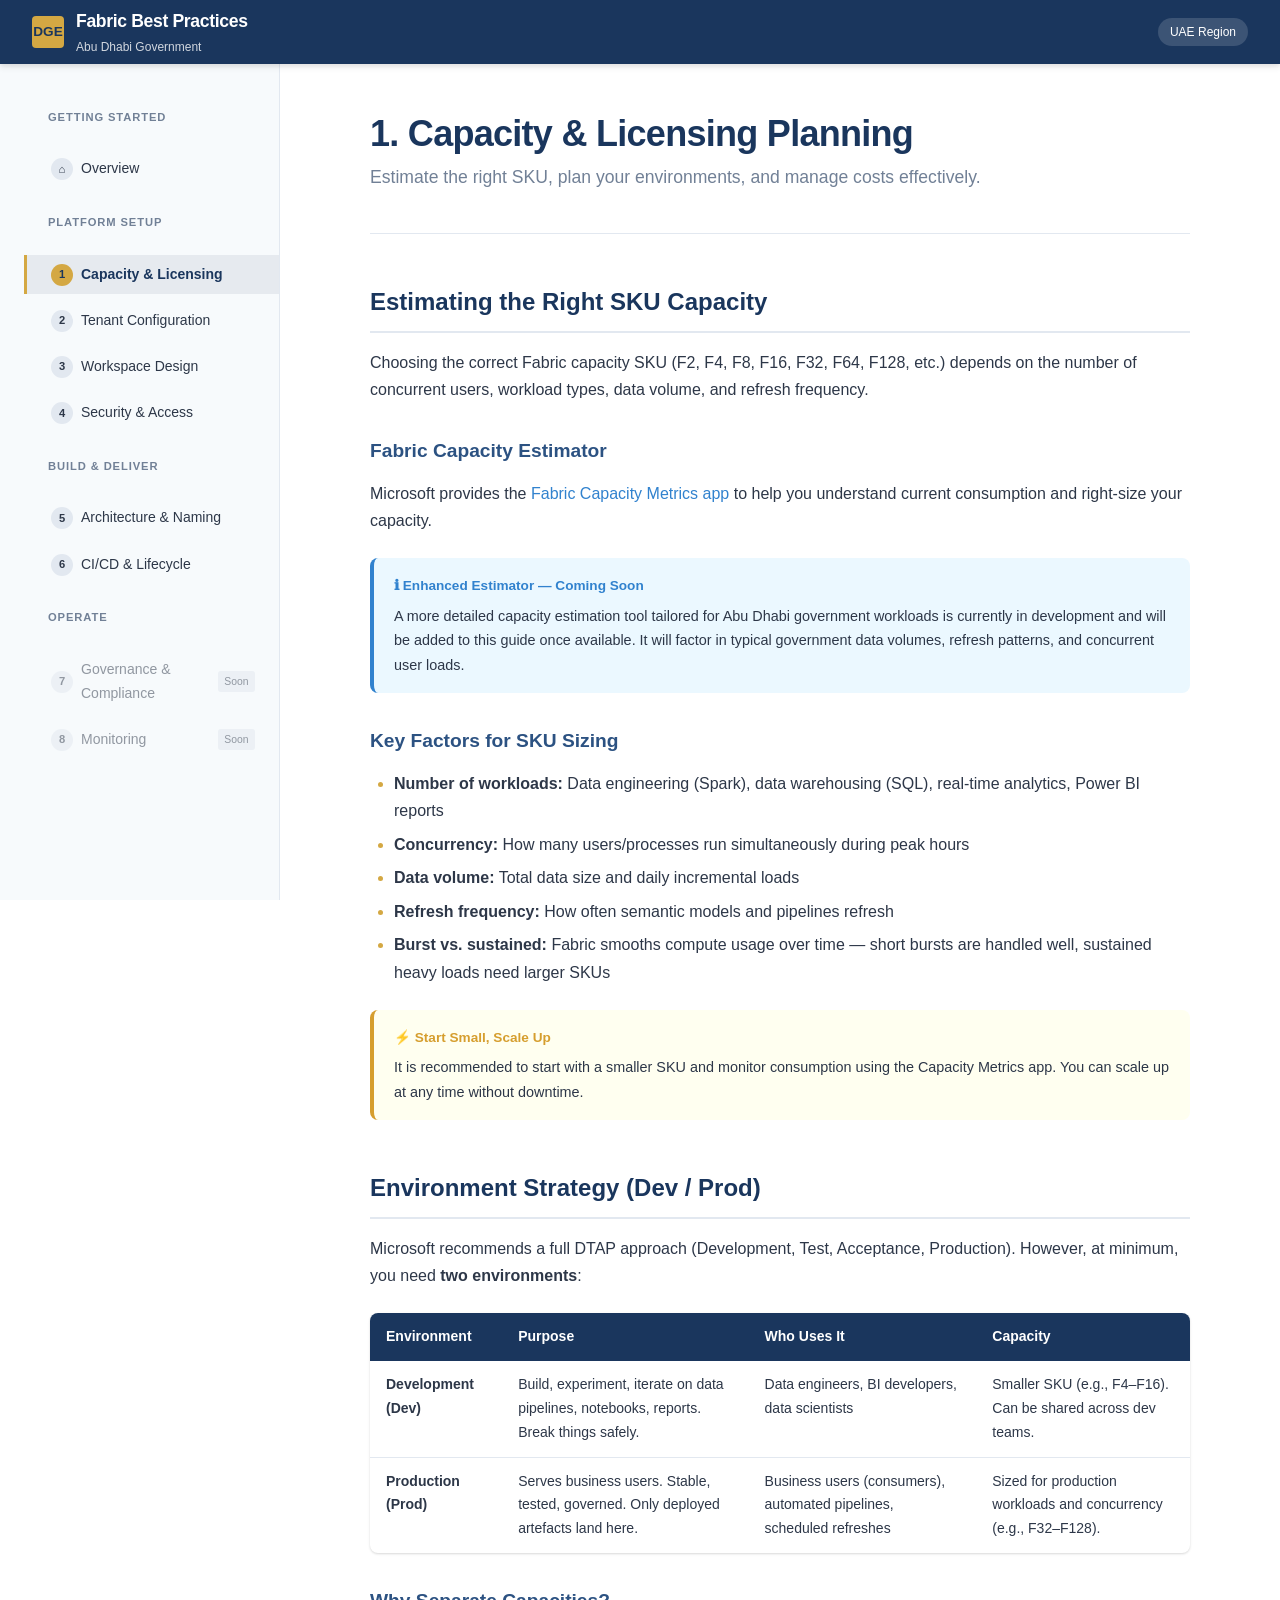
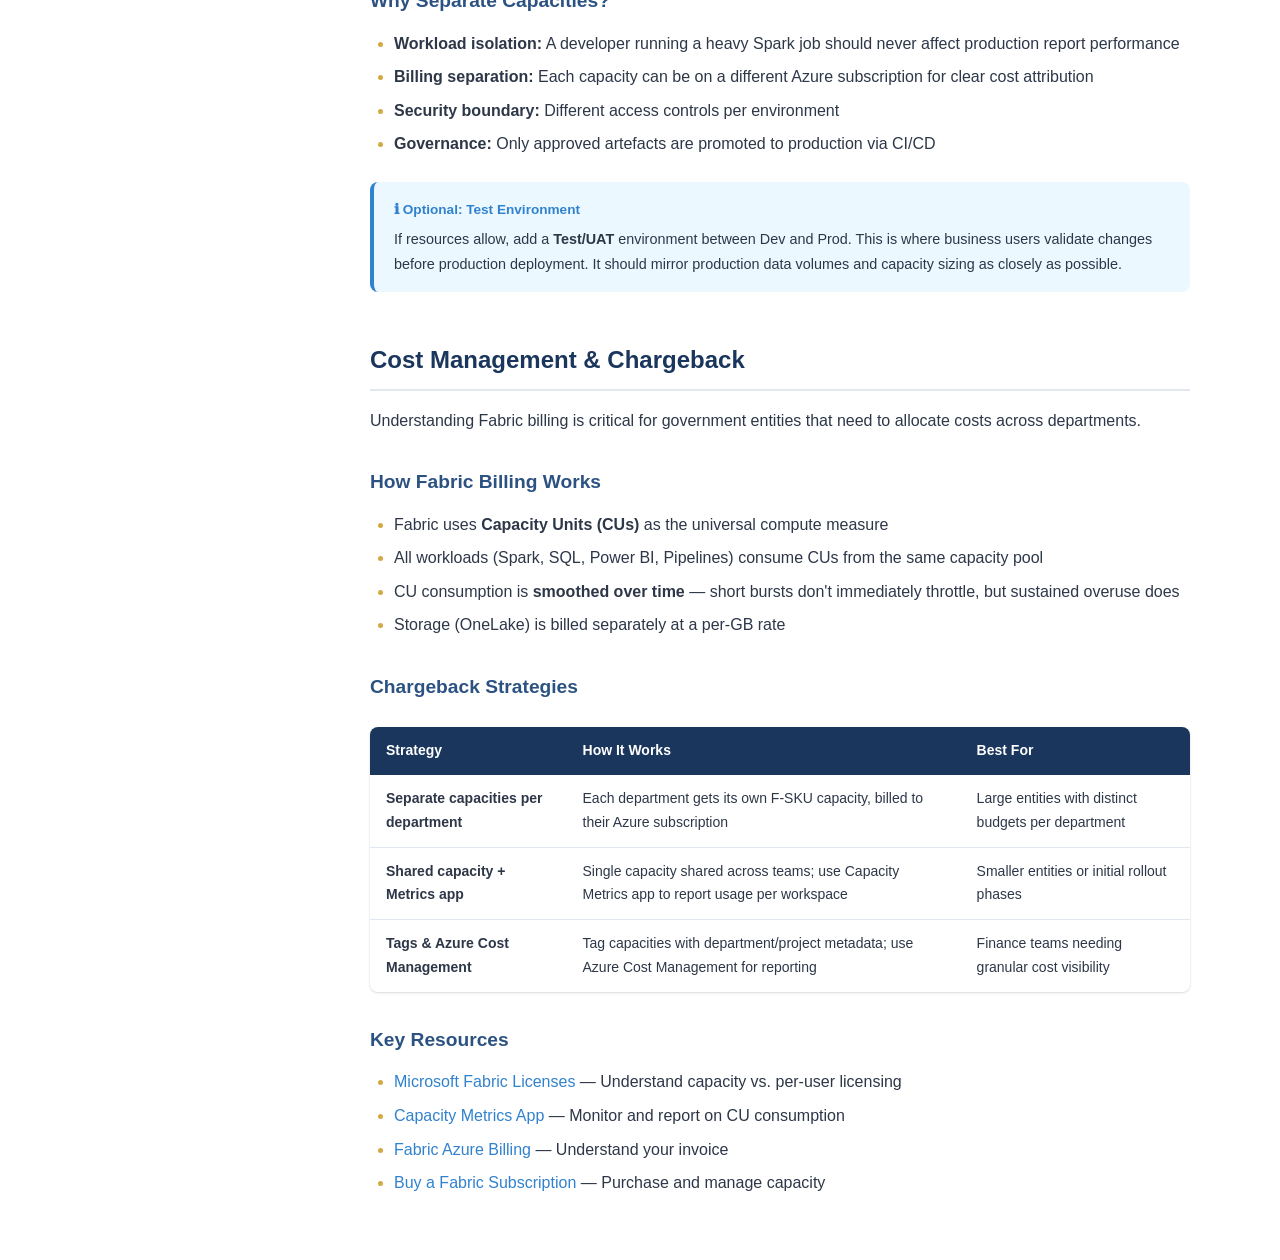
==== pages/capacity-planning.html @ be798774 "Initial commit: Fabric best practices static site" ====
<!DOCTYPE html>
<html lang="en">
<head>
    <meta charset="UTF-8">
    <meta name="viewport" content="width=device-width, initial-scale=1.0">
    <title>Capacity & Licensing — Fabric Best Practices</title>
    <link rel="stylesheet" href="../css/style.css">
</head>
<body>
    <!-- Header -->
    <header class="site-header">
        <button class="mobile-menu-btn" onclick="toggleSidebar()" aria-label="Toggle menu">☰</button>
        <a href="../index.html" class="logo">
            <div class="logo-icon">DGE</div>
            <div>
                <div class="logo-text">Fabric Best Practices</div>
                <div class="logo-subtitle">Abu Dhabi Government</div>
            </div>
        </a>
        <div class="header-right">
            <span class="header-badge">UAE Region</span>
        </div>
    </header>

    <!-- Sidebar -->
    <nav class="sidebar" id="sidebar">
        <ul class="sidebar-nav">
            <li class="sidebar-section">
                <div class="sidebar-section-title">Getting Started</div>
            </li>
            <li><a href="../index.html" class="sidebar-link">
                <span class="link-number">⌂</span> Overview
            </a></li>
            <li class="sidebar-section">
                <div class="sidebar-section-title">Platform Setup</div>
            </li>
            <li><a href="capacity-planning.html" class="sidebar-link active">
                <span class="link-number">1</span> Capacity & Licensing
            </a></li>
            <li><a href="tenant-configuration.html" class="sidebar-link">
                <span class="link-number">2</span> Tenant Configuration
            </a></li>
            <li><a href="workspace-design.html" class="sidebar-link">
                <span class="link-number">3</span> Workspace Design
            </a></li>
            <li><a href="security-access.html" class="sidebar-link">
                <span class="link-number">4</span> Security & Access
            </a></li>
            <li class="sidebar-section">
                <div class="sidebar-section-title">Build & Deliver</div>
            </li>
            <li><a href="data-architecture.html" class="sidebar-link">
                <span class="link-number">5</span> Architecture & Naming
            </a></li>
            <li><a href="cicd.html" class="sidebar-link">
                <span class="link-number">6</span> CI/CD & Lifecycle
            </a></li>
            <li class="sidebar-section">
                <div class="sidebar-section-title">Operate</div>
            </li>
            <li><a href="#" class="sidebar-link coming-soon">
                <span class="link-number">7</span> Governance & Compliance
            </a></li>
            <li><a href="#" class="sidebar-link coming-soon">
                <span class="link-number">8</span> Monitoring
            </a></li>
        </ul>
    </nav>

    <!-- Main Content -->
    <main class="main-content">
        <div class="page-content">
            <div class="page-header">
                <h1>1. Capacity & Licensing Planning</h1>
                <p class="page-subtitle">Estimate the right SKU, plan your environments, and manage costs effectively.</p>
            </div>

            <!-- Estimating SKU -->
            <h2>Estimating the Right SKU Capacity</h2>
            <p>Choosing the correct Fabric capacity SKU (F2, F4, F8, F16, F32, F64, F128, etc.) depends on the number of concurrent users, workload types, data volume, and refresh frequency.</p>

            <h3>Fabric Capacity Estimator</h3>
            <p>Microsoft provides the <a href="https://learn.microsoft.com/en-us/fabric/enterprise/licenses#capacity" target="_blank">Fabric Capacity Metrics app</a> to help you understand current consumption and right-size your capacity.</p>

            <div class="callout callout-info">
                <div class="callout-title">ℹ Enhanced Estimator — Coming Soon</div>
                <div class="callout-body">
                    A more detailed capacity estimation tool tailored for Abu Dhabi government workloads is currently in development and will be added to this guide once available. It will factor in typical government data volumes, refresh patterns, and concurrent user loads.
                </div>
            </div>

            <h3>Key Factors for SKU Sizing</h3>
            <ul>
                <li><strong>Number of workloads:</strong> Data engineering (Spark), data warehousing (SQL), real-time analytics, Power BI reports</li>
                <li><strong>Concurrency:</strong> How many users/processes run simultaneously during peak hours</li>
                <li><strong>Data volume:</strong> Total data size and daily incremental loads</li>
                <li><strong>Refresh frequency:</strong> How often semantic models and pipelines refresh</li>
                <li><strong>Burst vs. sustained:</strong> Fabric smooths compute usage over time — short bursts are handled well, sustained heavy loads need larger SKUs</li>
            </ul>

            <div class="callout callout-warning">
                <div class="callout-title">⚡ Start Small, Scale Up</div>
                <div class="callout-body">
                    It is recommended to start with a smaller SKU and monitor consumption using the Capacity Metrics app. You can scale up at any time without downtime.
                </div>
            </div>

            <!-- DTAP -->
            <h2>Environment Strategy (Dev / Prod)</h2>
            <p>Microsoft recommends a full DTAP approach (Development, Test, Acceptance, Production). However, at minimum, you need <strong>two environments</strong>:</p>

            <div class="table-wrapper">
                <table>
                    <thead>
                        <tr>
                            <th>Environment</th>
                            <th>Purpose</th>
                            <th>Who Uses It</th>
                            <th>Capacity</th>
                        </tr>
                    </thead>
                    <tbody>
                        <tr>
                            <td><strong>Development (Dev)</strong></td>
                            <td>Build, experiment, iterate on data pipelines, notebooks, reports. Break things safely.</td>
                            <td>Data engineers, BI developers, data scientists</td>
                            <td>Smaller SKU (e.g., F4–F16). Can be shared across dev teams.</td>
                        </tr>
                        <tr>
                            <td><strong>Production (Prod)</strong></td>
                            <td>Serves business users. Stable, tested, governed. Only deployed artefacts land here.</td>
                            <td>Business users (consumers), automated pipelines, scheduled refreshes</td>
                            <td>Sized for production workloads and concurrency (e.g., F32–F128).</td>
                        </tr>
                    </tbody>
                </table>
            </div>

            <h3>Why Separate Capacities?</h3>
            <ul>
                <li><strong>Workload isolation:</strong> A developer running a heavy Spark job should never affect production report performance</li>
                <li><strong>Billing separation:</strong> Each capacity can be on a different Azure subscription for clear cost attribution</li>
                <li><strong>Security boundary:</strong> Different access controls per environment</li>
                <li><strong>Governance:</strong> Only approved artefacts are promoted to production via CI/CD</li>
            </ul>

            <div class="callout callout-info">
                <div class="callout-title">ℹ Optional: Test Environment</div>
                <div class="callout-body">
                    If resources allow, add a <strong>Test/UAT</strong> environment between Dev and Prod. This is where business users validate changes before production deployment. It should mirror production data volumes and capacity sizing as closely as possible.
                </div>
            </div>

            <!-- Cost Management -->
            <h2>Cost Management & Chargeback</h2>
            <p>Understanding Fabric billing is critical for government entities that need to allocate costs across departments.</p>

            <h3>How Fabric Billing Works</h3>
            <ul>
                <li>Fabric uses <strong>Capacity Units (CUs)</strong> as the universal compute measure</li>
                <li>All workloads (Spark, SQL, Power BI, Pipelines) consume CUs from the same capacity pool</li>
                <li>CU consumption is <strong>smoothed over time</strong> — short bursts don't immediately throttle, but sustained overuse does</li>
                <li>Storage (OneLake) is billed separately at a per-GB rate</li>
            </ul>

            <h3>Chargeback Strategies</h3>
            <div class="table-wrapper">
                <table>
                    <thead>
                        <tr>
                            <th>Strategy</th>
                            <th>How It Works</th>
                            <th>Best For</th>
                        </tr>
                    </thead>
                    <tbody>
                        <tr>
                            <td><strong>Separate capacities per department</strong></td>
                            <td>Each department gets its own F-SKU capacity, billed to their Azure subscription</td>
                            <td>Large entities with distinct budgets per department</td>
                        </tr>
                        <tr>
                            <td><strong>Shared capacity + Metrics app</strong></td>
                            <td>Single capacity shared across teams; use Capacity Metrics app to report usage per workspace</td>
                            <td>Smaller entities or initial rollout phases</td>
                        </tr>
                        <tr>
                            <td><strong>Tags & Azure Cost Management</strong></td>
                            <td>Tag capacities with department/project metadata; use Azure Cost Management for reporting</td>
                            <td>Finance teams needing granular cost visibility</td>
                        </tr>
                    </tbody>
                </table>
            </div>

            <h3>Key Resources</h3>
            <ul>
                <li><a href="https://learn.microsoft.com/en-us/fabric/enterprise/licenses" target="_blank">Microsoft Fabric Licenses</a> — Understand capacity vs. per-user licensing</li>
                <li><a href="https://learn.microsoft.com/en-us/fabric/enterprise/metrics-app" target="_blank">Capacity Metrics App</a> — Monitor and report on CU consumption</li>
                <li><a href="https://learn.microsoft.com/en-us/fabric/enterprise/azure-billing" target="_blank">Fabric Azure Billing</a> — Understand your invoice</li>
                <li><a href="https://learn.microsoft.com/en-us/fabric/enterprise/buy-subscription" target="_blank">Buy a Fabric Subscription</a> — Purchase and manage capacity</li>
            </ul>

        </div>
    </main>

    <script>
        function toggleSidebar() {
            document.getElementById('sidebar').classList.toggle('open');
        }
    </script>
</body>
</html>
---- css/style.css ----
/* ===== CSS Variables ===== */
:root {
    --primary: #1a365d;
    --primary-light: #2c5282;
    --accent: #d4a843;
    --accent-light: #e8c872;
    --bg: #ffffff;
    --bg-alt: #f7fafc;
    --bg-dark: #1a202c;
    --text: #2d3748;
    --text-light: #718096;
    --text-inverse: #ffffff;
    --border: #e2e8f0;
    --code-bg: #1e293b;
    --code-text: #e2e8f0;
    --success: #38a169;
    --danger: #e53e3e;
    --warning: #d69e2e;
    --info: #3182ce;
    --sidebar-width: 280px;
    --header-height: 64px;
    --radius: 8px;
    --shadow: 0 1px 3px rgba(0,0,0,0.1), 0 1px 2px rgba(0,0,0,0.06);
    --shadow-md: 0 4px 6px rgba(0,0,0,0.07), 0 2px 4px rgba(0,0,0,0.06);
    --shadow-lg: 0 10px 15px rgba(0,0,0,0.1), 0 4px 6px rgba(0,0,0,0.05);
    --transition: all 0.2s ease;
}

/* ===== Reset & Base ===== */
*, *::before, *::after {
    box-sizing: border-box;
    margin: 0;
    padding: 0;
}

html {
    scroll-behavior: smooth;
    font-size: 16px;
}

body {
    font-family: 'Segoe UI', -apple-system, BlinkMacSystemFont, sans-serif;
    color: var(--text);
    background: var(--bg);
    line-height: 1.7;
    -webkit-font-smoothing: antialiased;
}

/* ===== Header ===== */
.site-header {
    position: fixed;
    top: 0;
    left: 0;
    right: 0;
    height: var(--header-height);
    background: var(--primary);
    color: var(--text-inverse);
    display: flex;
    align-items: center;
    padding: 0 2rem;
    z-index: 1000;
    box-shadow: var(--shadow-md);
}

.site-header .logo {
    display: flex;
    align-items: center;
    gap: 0.75rem;
    text-decoration: none;
    color: var(--text-inverse);
}

.site-header .logo-icon {
    width: 32px;
    height: 32px;
    background: var(--accent);
    border-radius: 4px;
    display: flex;
    align-items: center;
    justify-content: center;
    font-weight: 700;
    font-size: 0.85rem;
    color: var(--primary);
}

.site-header .logo-text {
    font-size: 1.1rem;
    font-weight: 600;
    letter-spacing: -0.02em;
}

.site-header .logo-subtitle {
    font-size: 0.75rem;
    opacity: 0.8;
    font-weight: 400;
}

.header-right {
    margin-left: auto;
    display: flex;
    align-items: center;
    gap: 1rem;
}

.header-badge {
    background: rgba(255,255,255,0.15);
    padding: 0.25rem 0.75rem;
    border-radius: 20px;
    font-size: 0.75rem;
    font-weight: 500;
}

/* ===== Sidebar ===== */
.sidebar {
    position: fixed;
    top: var(--header-height);
    left: 0;
    bottom: 0;
    width: var(--sidebar-width);
    background: var(--bg-alt);
    border-right: 1px solid var(--border);
    overflow-y: auto;
    padding: 1.5rem 0;
    z-index: 900;
    transition: transform 0.3s ease;
}

.sidebar-nav {
    list-style: none;
}

.sidebar-section {
    padding: 0.5rem 1.5rem;
    margin-top: 1rem;
}

.sidebar-section:first-child {
    margin-top: 0;
}

.sidebar-section-title {
    font-size: 0.7rem;
    text-transform: uppercase;
    letter-spacing: 0.08em;
    color: var(--text-light);
    font-weight: 600;
    margin-bottom: 0.5rem;
}

.sidebar-link {
    display: flex;
    align-items: center;
    gap: 0.5rem;
    padding: 0.5rem 1.5rem;
    color: var(--text);
    text-decoration: none;
    font-size: 0.875rem;
    border-left: 3px solid transparent;
    transition: var(--transition);
}

.sidebar-link:hover {
    background: var(--border);
    color: var(--primary);
}

.sidebar-link.active {
    background: rgba(26, 54, 93, 0.08);
    color: var(--primary);
    border-left-color: var(--accent);
    font-weight: 600;
}

.sidebar-link .link-number {
    display: inline-flex;
    align-items: center;
    justify-content: center;
    width: 22px;
    height: 22px;
    background: var(--border);
    border-radius: 50%;
    font-size: 0.7rem;
    font-weight: 600;
    flex-shrink: 0;
}

.sidebar-link.active .link-number {
    background: var(--accent);
    color: var(--primary);
}

.sidebar-link.coming-soon {
    opacity: 0.5;
    pointer-events: none;
}

.sidebar-link.coming-soon::after {
    content: 'Soon';
    font-size: 0.65rem;
    background: var(--border);
    padding: 0.1rem 0.4rem;
    border-radius: 3px;
    margin-left: auto;
}

/* ===== Main Content ===== */
.main-content {
    margin-left: var(--sidebar-width);
    margin-top: var(--header-height);
    min-height: calc(100vh - var(--header-height));
}

.page-content {
    max-width: 900px;
    margin: 0 auto;
    padding: 3rem 2.5rem;
}

/* ===== Typography ===== */
h1 {
    font-size: 2.25rem;
    font-weight: 700;
    color: var(--primary);
    line-height: 1.2;
    margin-bottom: 0.5rem;
    letter-spacing: -0.02em;
}

h2 {
    font-size: 1.5rem;
    font-weight: 600;
    color: var(--primary);
    margin-top: 3rem;
    margin-bottom: 1rem;
    padding-bottom: 0.5rem;
    border-bottom: 2px solid var(--border);
}

h3 {
    font-size: 1.2rem;
    font-weight: 600;
    color: var(--primary-light);
    margin-top: 2rem;
    margin-bottom: 0.75rem;
}

h4 {
    font-size: 1rem;
    font-weight: 600;
    color: var(--text);
    margin-top: 1.5rem;
    margin-bottom: 0.5rem;
}

p {
    margin-bottom: 1rem;
}

/* ===== Page Header ===== */
.page-header {
    margin-bottom: 2.5rem;
    padding-bottom: 1.5rem;
    border-bottom: 1px solid var(--border);
}

.page-header .page-subtitle {
    font-size: 1.1rem;
    color: var(--text-light);
    margin-top: 0.5rem;
}

.page-header .page-meta {
    display: flex;
    gap: 1rem;
    margin-top: 1rem;
    font-size: 0.8rem;
    color: var(--text-light);
}

.page-meta-item {
    display: flex;
    align-items: center;
    gap: 0.3rem;
}

/* ===== Tables ===== */
.table-wrapper {
    overflow-x: auto;
    margin: 1.5rem 0;
    border-radius: var(--radius);
    box-shadow: var(--shadow);
}

table {
    width: 100%;
    border-collapse: collapse;
    font-size: 0.875rem;
}

thead th {
    background: var(--primary);
    color: var(--text-inverse);
    font-weight: 600;
    text-align: left;
    padding: 0.75rem 1rem;
    white-space: nowrap;
}

tbody td {
    padding: 0.75rem 1rem;
    border-bottom: 1px solid var(--border);
    vertical-align: top;
}

tbody tr:hover {
    background: var(--bg-alt);
}

tbody tr:last-child td {
    border-bottom: none;
}

tr.row-recommended {
    background: #ebf8ff;
    border-left: 4px solid var(--info);
}

tr.row-recommended td:first-child {
    font-weight: 700;
}

tr.row-recommended:hover {
    background: #d4edfc;
}

/* ===== Code Blocks ===== */
code {
    font-family: 'Cascadia Code', 'Fira Code', 'Consolas', monospace;
    font-size: 0.85em;
    background: var(--bg-alt);
    padding: 0.15em 0.4em;
    border-radius: 3px;
    border: 1px solid var(--border);
}

pre {
    background: var(--code-bg);
    color: var(--code-text);
    padding: 1.25rem 1.5rem;
    border-radius: var(--radius);
    overflow-x: auto;
    margin: 1.5rem 0;
    line-height: 1.6;
    box-shadow: var(--shadow);
}

pre code {
    background: none;
    padding: 0;
    border: none;
    color: inherit;
    font-size: 0.85rem;
}

/* ===== Callout Boxes ===== */
.callout {
    padding: 1rem 1.25rem;
    border-radius: var(--radius);
    margin: 1.5rem 0;
    border-left: 4px solid;
}

.callout-title {
    font-weight: 600;
    font-size: 0.85rem;
    margin-bottom: 0.4rem;
    display: flex;
    align-items: center;
    gap: 0.4rem;
}

.callout-body {
    font-size: 0.9rem;
}

.callout-info {
    background: #ebf8ff;
    border-color: var(--info);
}

.callout-info .callout-title { color: var(--info); }

.callout-warning {
    background: #fffff0;
    border-color: var(--warning);
}

.callout-warning .callout-title { color: var(--warning); }

.callout-danger {
    background: #fff5f5;
    border-color: var(--danger);
}

.callout-danger .callout-title { color: var(--danger); }

.callout-success {
    background: #f0fff4;
    border-color: var(--success);
}

.callout-success .callout-title { color: var(--success); }

/* ===== Badge ===== */
.badge {
    display: inline-block;
    padding: 0.2rem 0.5rem;
    border-radius: 3px;
    font-size: 0.7rem;
    font-weight: 600;
    text-transform: uppercase;
    letter-spacing: 0.03em;
}

.badge-disable {
    background: #fed7d7;
    color: #c53030;
}

.badge-enable {
    background: #c6f6d5;
    color: #276749;
}

.badge-review {
    background: #fefcbf;
    color: #975a16;
}

/* ===== Cards ===== */
.card-grid {
    display: grid;
    grid-template-columns: repeat(auto-fit, minmax(280px, 1fr));
    gap: 1.5rem;
    margin: 2rem 0;
}

.card {
    background: var(--bg);
    border: 1px solid var(--border);
    border-radius: var(--radius);
    padding: 1.5rem;
    transition: var(--transition);
    text-decoration: none;
    color: inherit;
}

.card:hover {
    box-shadow: var(--shadow-lg);
    border-color: var(--accent);
    transform: translateY(-2px);
}

.card-number {
    display: inline-flex;
    align-items: center;
    justify-content: center;
    width: 36px;
    height: 36px;
    background: var(--accent);
    color: var(--primary);
    border-radius: 50%;
    font-weight: 700;
    font-size: 0.9rem;
    margin-bottom: 0.75rem;
}

.card-title {
    font-size: 1.05rem;
    font-weight: 600;
    color: var(--primary);
    margin-bottom: 0.5rem;
}

.card-desc {
    font-size: 0.85rem;
    color: var(--text-light);
    line-height: 1.5;
}

/* ===== Lists ===== */
ul, ol {
    margin: 0.75rem 0 1rem 1.5rem;
}

li {
    margin-bottom: 0.4rem;
}

li::marker {
    color: var(--accent);
}

/* ===== Links ===== */
a {
    color: var(--info);
    text-decoration: none;
    transition: var(--transition);
}

a:hover {
    color: var(--primary-light);
    text-decoration: underline;
}

/* ===== Landing Page ===== */
.hero {
    background: linear-gradient(135deg, var(--primary) 0%, var(--primary-light) 100%);
    color: var(--text-inverse);
    padding: 4rem 2.5rem;
    margin: -3rem -2.5rem 3rem;
    border-radius: 0 0 var(--radius) var(--radius);
}

.hero h1 {
    color: var(--text-inverse);
    font-size: 2.5rem;
    margin-bottom: 1rem;
}

.hero p {
    font-size: 1.1rem;
    opacity: 0.9;
    max-width: 700px;
}

.hero .hero-badge {
    display: inline-block;
    background: var(--accent);
    color: var(--primary);
    padding: 0.3rem 0.8rem;
    border-radius: 4px;
    font-size: 0.8rem;
    font-weight: 600;
    margin-bottom: 1rem;
}

/* ===== Folder Tree ===== */
.folder-tree {
    background: var(--code-bg);
    color: var(--code-text);
    padding: 1.25rem 1.5rem;
    border-radius: var(--radius);
    font-family: 'Cascadia Code', 'Consolas', monospace;
    font-size: 0.85rem;
    line-height: 1.8;
    margin: 1.5rem 0;
}

.folder-tree .folder { color: #fbbf24; }
.folder-tree .file { color: #93c5fd; }
.folder-tree .comment { color: #6b7280; font-style: italic; }

/* ===== Flow Diagram ===== */
.flow-diagram {
    display: flex;
    flex-direction: column;
    align-items: center;
    gap: 0;
    margin: 1.5rem 0;
}

.flow-stage {
    width: 100%;
    border: 2px solid var(--border);
    border-radius: var(--radius);
    padding: 1.25rem 1.5rem;
    background: var(--bg);
}

.flow-stage__label {
    font-size: 0.75rem;
    font-weight: 700;
    text-transform: uppercase;
    letter-spacing: 0.05em;
    margin-bottom: 0.75rem;
    padding: 0.25rem 0.75rem;
    border-radius: 4px;
    display: inline-block;
}

.flow-stage--dev {
    border-color: #3182ce;
}

.flow-stage--dev .flow-stage__label {
    background: #ebf8ff;
    color: #2b6cb0;
}

.flow-stage--cicd {
    border-color: var(--accent);
}

.flow-stage--cicd .flow-stage__label {
    background: #fef9e7;
    color: #92600a;
}

.flow-stage--prod {
    border-color: var(--success);
}

.flow-stage--prod .flow-stage__label {
    background: #f0fff4;
    color: #276749;
}

.flow-stage__steps {
    display: flex;
    flex-wrap: wrap;
    align-items: center;
    gap: 0.4rem;
}

.flow-stage__steps--numbered {
    flex-direction: column;
    align-items: flex-start;
    gap: 0.35rem;
}

.flow-stage__steps--numbered .flow-step {
    background: var(--bg-alt);
}

.flow-step {
    background: var(--bg-alt);
    border: 1px solid var(--border);
    border-radius: 4px;
    padding: 0.3rem 0.65rem;
    font-size: 0.82rem;
    white-space: nowrap;
}

.flow-step--highlight {
    background: #ebf8ff;
    border-color: #3182ce;
    font-weight: 600;
}

.flow-arrow {
    color: var(--text-light);
    font-size: 0.9rem;
    font-weight: 700;
}

.flow-connector {
    font-size: 1.4rem;
    color: var(--text-light);
    line-height: 1;
    padding: 0.3rem 0;
}

/* ===== Responsive ===== */
.mobile-menu-btn {
    display: none;
    background: none;
    border: none;
    color: var(--text-inverse);
    font-size: 1.5rem;
    cursor: pointer;
    padding: 0.5rem;
}

@media (max-width: 1024px) {
    .sidebar {
        transform: translateX(-100%);
    }

    .sidebar.open {
        transform: translateX(0);
    }

    .main-content {
        margin-left: 0;
    }

    .mobile-menu-btn {
        display: block;
    }
}

@media (max-width: 768px) {
    .page-content {
        padding: 2rem 1.25rem;
    }

    h1 { font-size: 1.75rem; }
    h2 { font-size: 1.3rem; }

    .hero {
        padding: 2.5rem 1.25rem;
        margin: -2rem -1.25rem 2rem;
    }

    .hero h1 { font-size: 1.75rem; }

    .card-grid {
        grid-template-columns: 1fr;
    }

    table {
        font-size: 0.8rem;
    }

    thead th, tbody td {
        padding: 0.5rem 0.6rem;
    }
}

/* ===== Collapsible Details ===== */
details {
    margin: 0.75rem 0 1.5rem;
    border: 1px solid var(--border);
    border-radius: var(--radius);
    overflow: hidden;
}

details summary {
    padding: 0.6rem 1rem;
    background: var(--bg-alt);
    cursor: pointer;
    font-size: 0.85rem;
    font-weight: 500;
    color: var(--text-light);
    transition: var(--transition);
    user-select: none;
    list-style: none;
}

details summary::-webkit-details-marker {
    display: none;
}

details summary::before {
    content: '▸ ';
    font-size: 0.75rem;
    margin-right: 0.3rem;
}

details[open] summary::before {
    content: '▾ ';
}

details summary:hover {
    background: var(--border);
    color: var(--text);
}

details[open] summary {
    border-bottom: 1px solid var(--border);
    color: var(--text);
}

details pre {
    margin: 0;
    border-radius: 0;
    box-shadow: none;
}

/* ===== Utility ===== */
.text-muted { color: var(--text-light); }
.text-small { font-size: 0.85rem; }
.mt-1 { margin-top: 0.5rem; }
.mt-2 { margin-top: 1rem; }
.mt-3 { margin-top: 1.5rem; }
.mb-1 { margin-bottom: 0.5rem; }
.mb-2 { margin-bottom: 1rem; }
.mb-3 { margin-bottom: 1.5rem; }
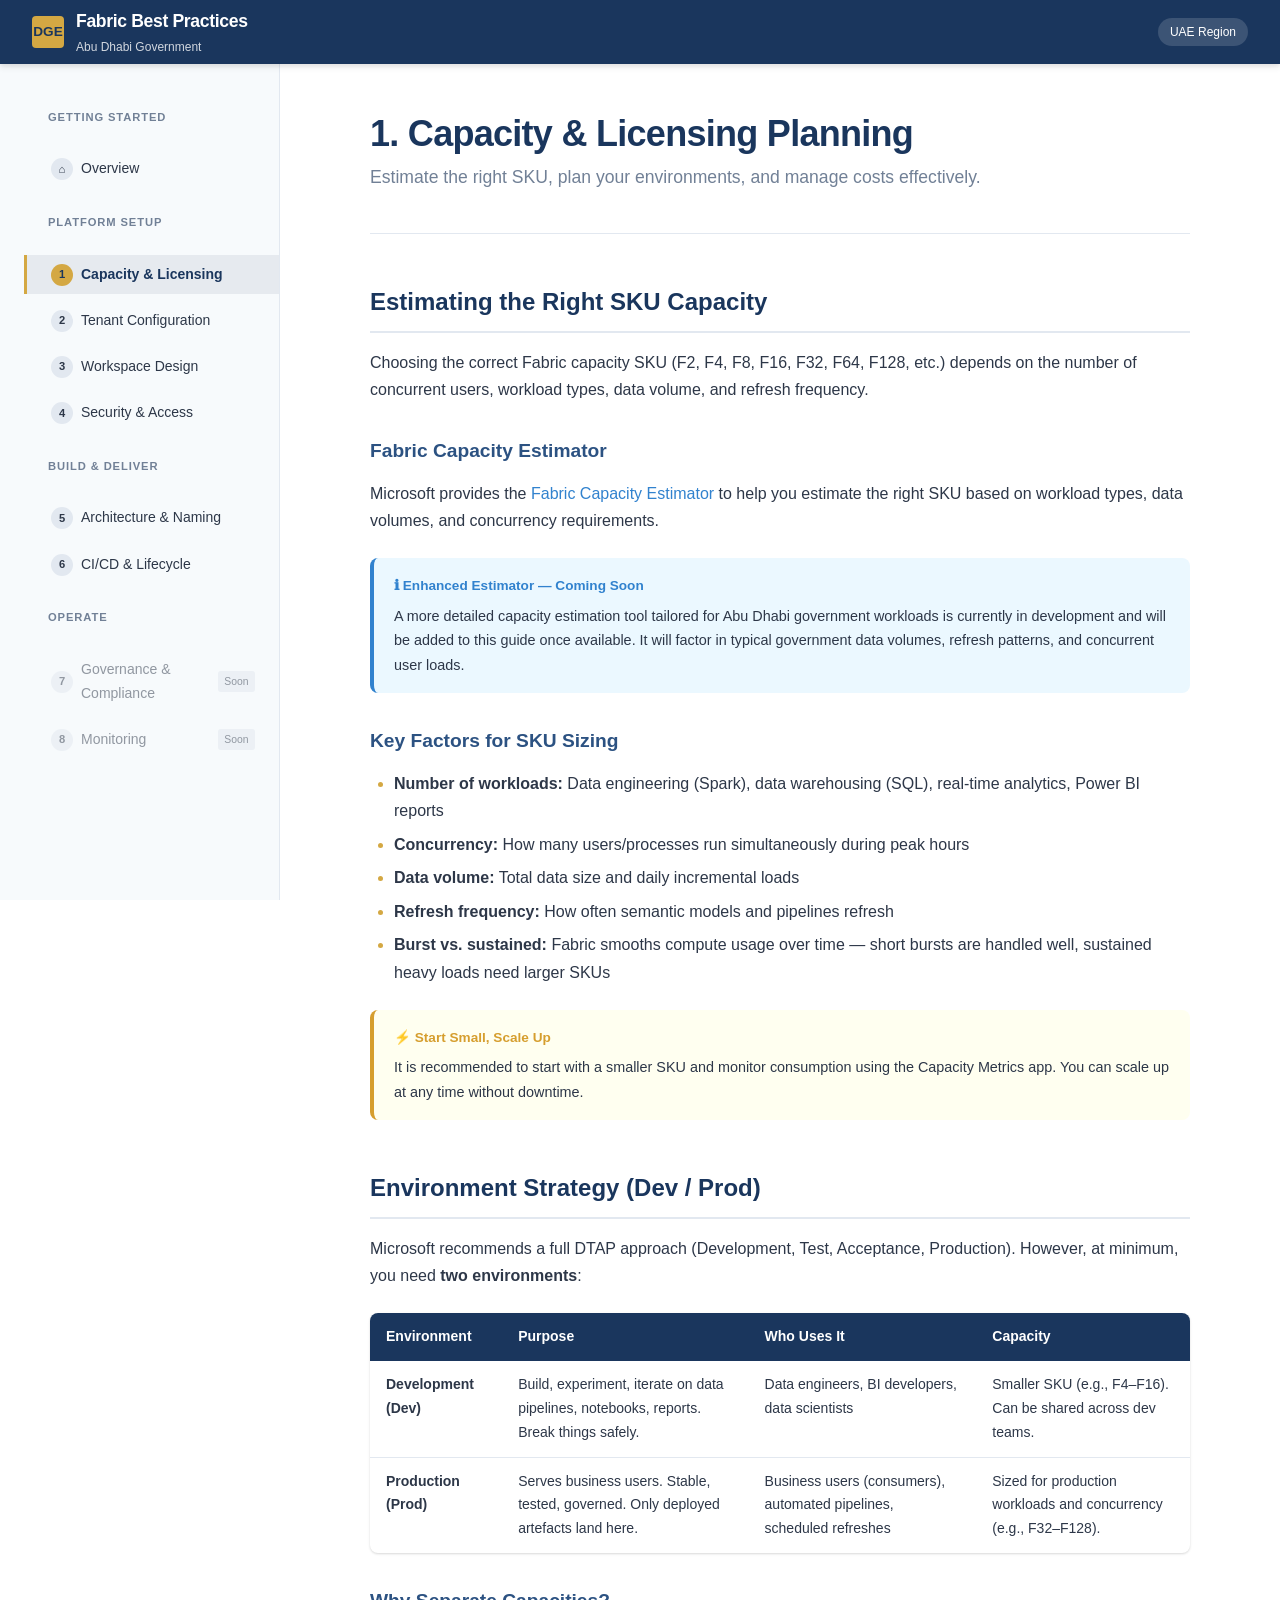
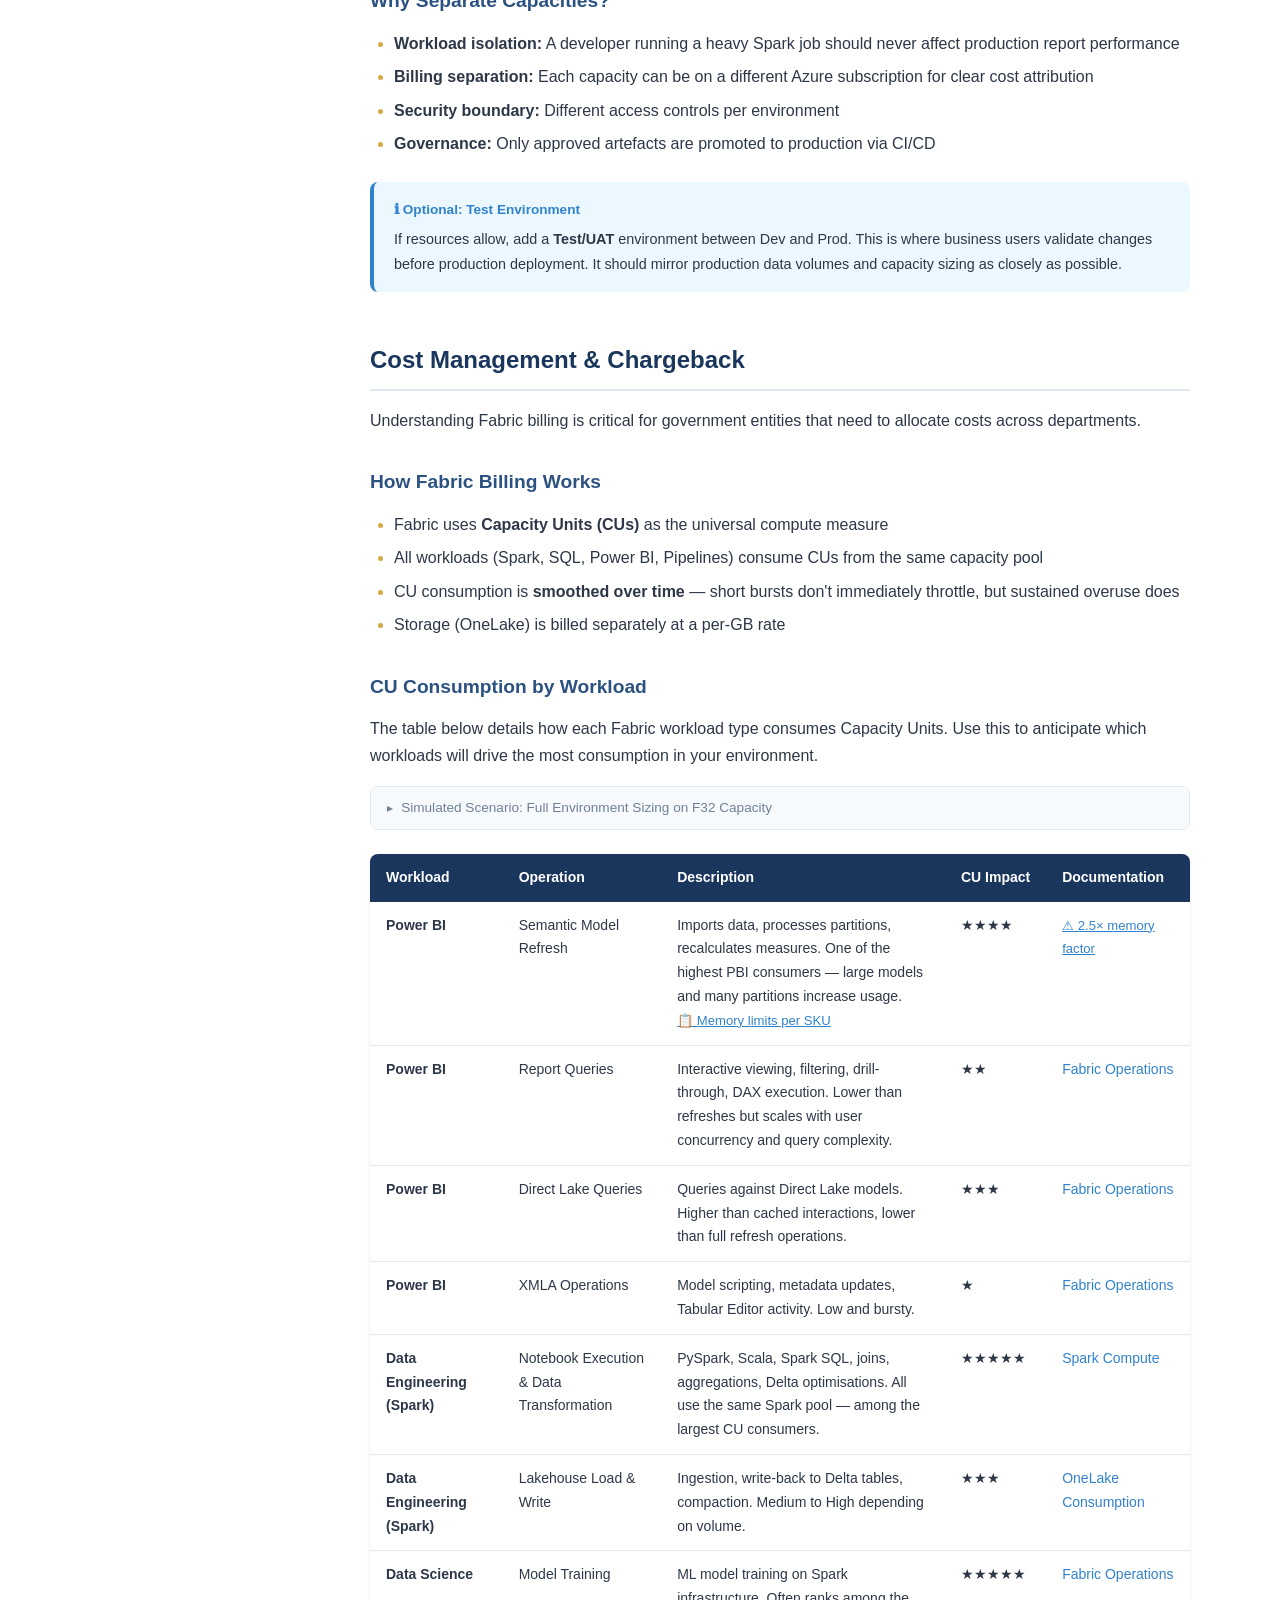
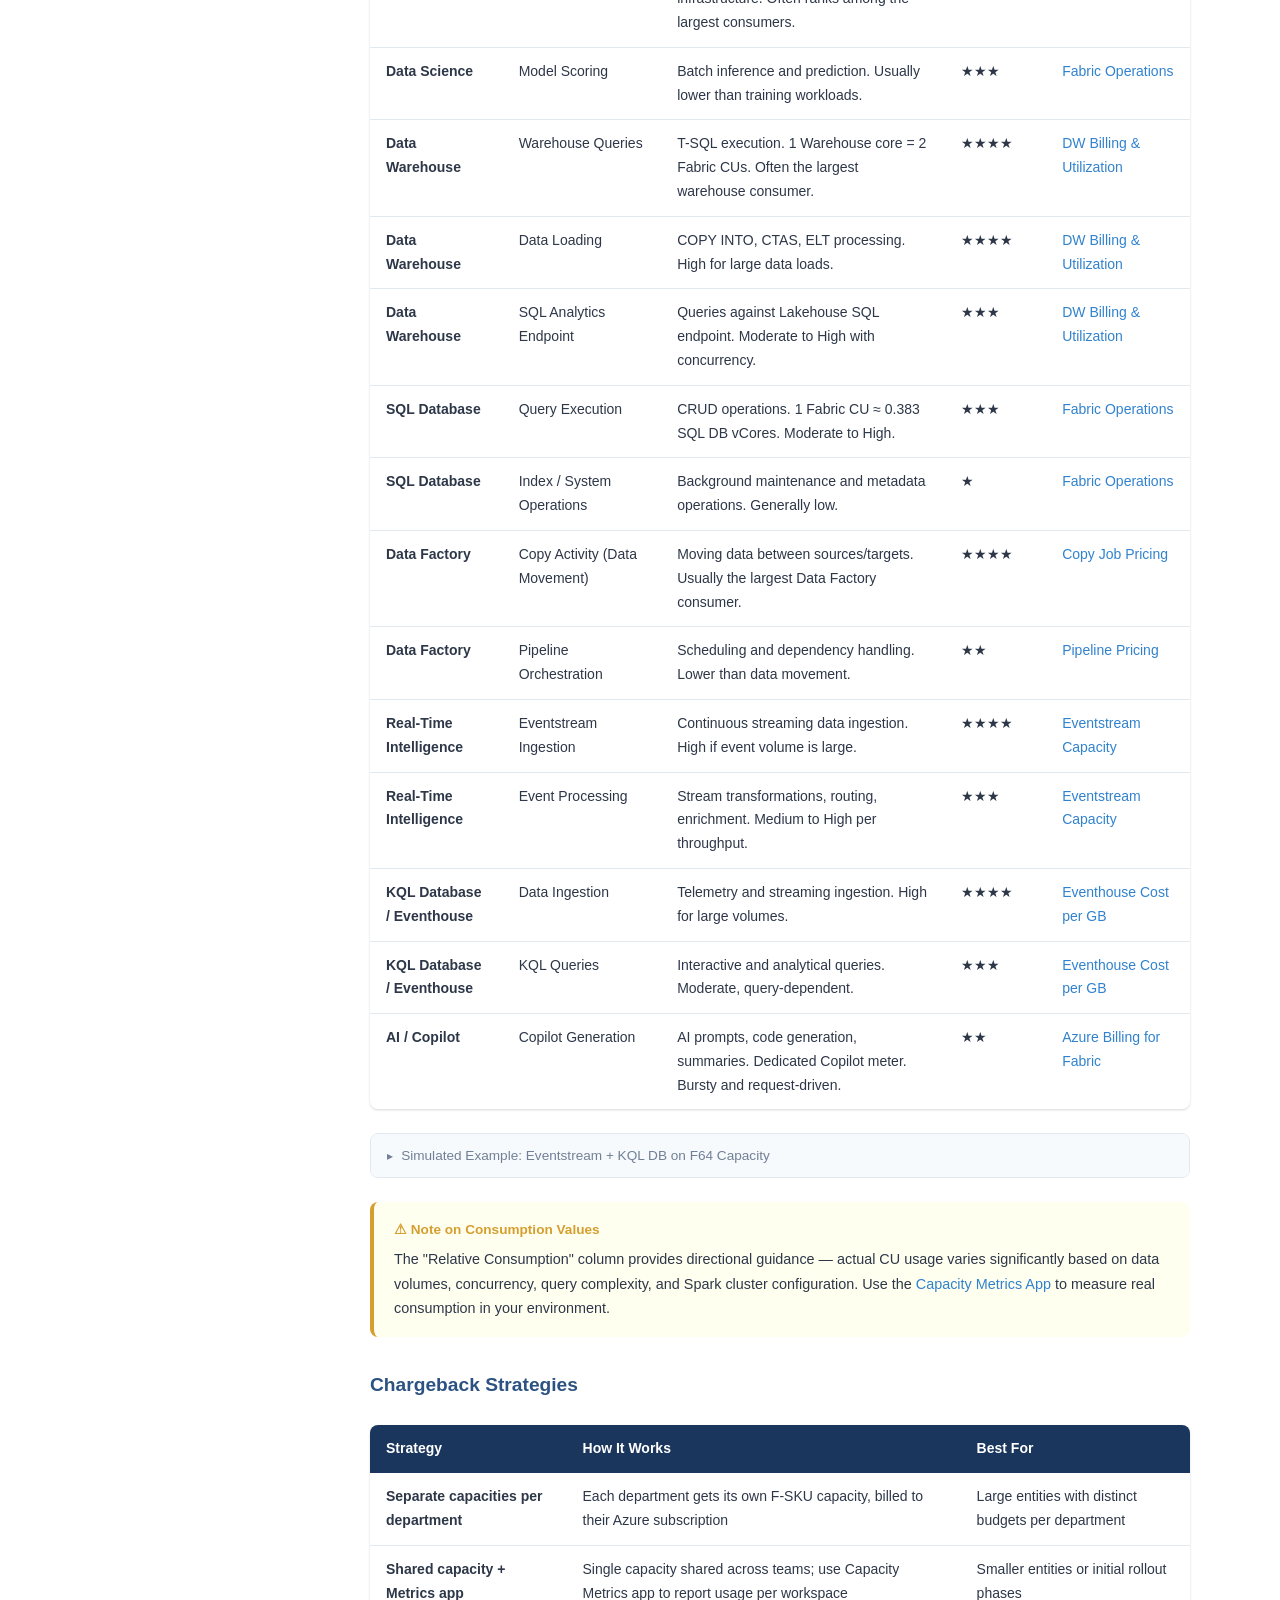
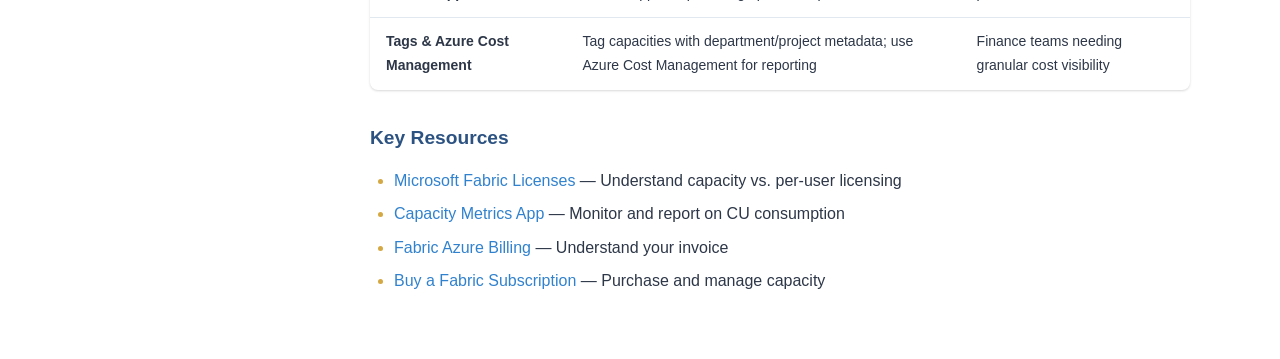
==== commit 7cac207a: "Improve Fabric guidance pages" ====
--- a/pages/capacity-planning.html
+++ b/pages/capacity-planning.html
@@ -80,7 +80,7 @@
             <p>Choosing the correct Fabric capacity SKU (F2, F4, F8, F16, F32, F64, F128, etc.) depends on the number of concurrent users, workload types, data volume, and refresh frequency.</p>
 
             <h3>Fabric Capacity Estimator</h3>
-            <p>Microsoft provides the <a href="https://learn.microsoft.com/en-us/fabric/enterprise/licenses#capacity" target="_blank">Fabric Capacity Metrics app</a> to help you understand current consumption and right-size your capacity.</p>
+            <p>Microsoft provides the <a href="https://www.microsoft.com/en-us/microsoft-fabric/capacity-estimator" target="_blank">Fabric Capacity Estimator</a> to help you estimate the right SKU based on workload types, data volumes, and concurrency requirements.</p>
 
             <div class="callout callout-info">
                 <div class="callout-title">ℹ Enhanced Estimator — Coming Soon</div>
@@ -163,6 +163,399 @@
                 <li>Storage (OneLake) is billed separately at a per-GB rate</li>
             </ul>
 
+            <h3>CU Consumption by Workload</h3>
+            <p>The table below details how each Fabric workload type consumes Capacity Units. Use this to anticipate which workloads will drive the most consumption in your environment.</p>
+
+            <details>
+                <summary>Simulated Scenario: Full Environment Sizing on F32 Capacity</summary>
+                <p>This example models a <strong>realistic mixed-workload environment</strong> on an F32 capacity (32 CUs/hour = 768 CU-hours/day) to illustrate how consumption adds up across workloads.</p>
+
+                <div class="table-wrapper">
+                    <table>
+                        <thead>
+                            <tr>
+                                <th>Workload</th>
+                                <th>Assumptions</th>
+                                <th>Calculation</th>
+                                <th>% of F32</th>
+                            </tr>
+                        </thead>
+                        <tbody>
+                            <tr>
+                                <td><strong>Power BI</strong> (Semantic Model Refresh)</td>
+                                <td>Max 3 GB model in-memory. 7.5 GB needed during refresh (2.5× factor). Assumed to utilise full 32 CUs during the 1h refresh window.</td>
+                                <td>32 CU-hours/day</td>
+                                <td><strong>4%</strong></td>
+                            </tr>
+                            <tr>
+                                <td><strong>Data Factory</strong> (Dataflow Gen2)</td>
+                                <td>2h daily Dataflow Gen2 transformations.</td>
+                                <td>16 CU/sec × 2h × 3600 / 3600 = 32 CU-hours/day</td>
+                                <td><strong>4%</strong></td>
+                            </tr>
+                            <tr>
+                                <td><strong>Data Factory</strong> (Copy Activity)</td>
+                                <td>10 copy activities/day, total duration ~1h.</td>
+                                <td>1h × 32 CU = 32 CU-hours/day</td>
+                                <td><strong>4%</strong></td>
+                            </tr>
+                            <tr>
+                                <td><strong>Spark Notebooks</strong></td>
+                                <td>2h daily (scheduled jobs, ETL, engineering). Medium pool: 2 nodes, 16 vCores = 8 CU-hours.</td>
+                                <td>8 CU-hours × 2h = 16 CU-hours/day</td>
+                                <td><strong>2%</strong></td>
+                            </tr>
+                            <tr>
+                                <td><strong>Data Science</strong> (Training, Scoring)</td>
+                                <td>1–2h daily bursty Spark (model training, experimentation, batch inference). XL pool: 2 nodes, 64 vCores = 32 CU-hours.</td>
+                                <td>32 CU-hours × 2h = 64 CU-hours/day</td>
+                                <td><strong>8%</strong></td>
+                            </tr>
+                            <tr>
+                                <td><strong>Data Warehouse</strong></td>
+                                <td>Gold layer 200–500 GB. 2 analysts × 2h/day moderate queries. 16 vCores = 32 CU-hours.</td>
+                                <td>32 CU-hours × 4h = 128 CU-hours/day</td>
+                                <td><strong>16%</strong></td>
+                            </tr>
+                            <tr>
+                                <td><strong>Eventstream</strong></td>
+                                <td>1 GB/day ingestion, 2 sources, 1 destination (lakehouse), no derived streams.</td>
+                                <td>Traffic: 1 GB × 0.342 = 0.342 + Flat: 0.222 × 24 = 5.33 → ~5.6 CU-hours/day</td>
+                                <td><strong>1%</strong></td>
+                            </tr>
+                            <tr>
+                                <td><strong>ML Model Serving</strong></td>
+                                <td>1 model, 1 active endpoint, constant low traffic. 1 node running continuously.</td>
+                                <td>5 CU-seconds × 3600 = 5 CU-hours/hour × 24 = 120 CU-hours/day</td>
+                                <td><strong>15%</strong></td>
+                            </tr>
+                            <tr style="font-weight: 700; background: var(--bg-alt);">
+                                <td>Total</td>
+                                <td></td>
+                                <td></td>
+                                <td><strong>~54%</strong></td>
+                            </tr>
+                        </tbody>
+                    </table>
+                </div>
+
+                <div class="callout callout-success">
+                    <div class="callout-title">✓ Sizing Verdict</div>
+                    <div class="callout-body">
+                        <p>This simulated environment consumes approximately <strong>54% of an F32 capacity</strong>, leaving headroom for peak bursts, ad-hoc queries, and growth. An F32 is viable for this workload profile.</p>
+                        <p style="margin-top:0.5rem;">Key considerations:</p>
+                        <ul style="margin-left:1rem;">
+                            <li>The 2.5× memory factor means the <strong>semantic model size</strong> (not just CU consumption) determines the minimum SKU — a 3 GB model needs 7.5 GB memory, which fits within F32's 10 GB per-model limit.</li>
+                            <li>If the semantic model grows beyond 4 GB compressed, you'll need <strong>F64</strong> (25 GB memory limit) regardless of CU utilisation.</li>
+                            <li>The <strong>ML serving endpoint</strong> runs 24/7 — consider whether this can be scaled down during off-hours.</li>
+                        </ul>
+                    </div>
+                </div>
+            </details>
+
+            <div class="table-wrapper">
+                <table>
+                    <thead>
+                        <tr>
+                            <th>Workload</th>
+                            <th>Operation</th>
+                            <th>Description</th>
+                            <th>CU Impact</th>
+                            <th>Documentation</th>
+                        </tr>
+                    </thead>
+                    <tbody>
+                        <tr>
+                            <td><strong>Power BI</strong></td>
+                            <td>Semantic Model Refresh</td>
+                            <td>Imports data, processes partitions, recalculates measures. One of the highest PBI consumers — large models and many partitions increase usage.
+                                <br><a href="#" class="popup-trigger" data-popup="popup-memory-limits">📋 Memory limits per SKU</a>
+                            </td>
+                            <td>★★★★</td>
+                            <td><a href="#" class="popup-trigger" data-popup="popup-memory-factor">⚠ 2.5× memory factor</a></td>
+                        </tr>
+                        <tr>
+                            <td><strong>Power BI</strong></td>
+                            <td>Report Queries</td>
+                            <td>Interactive viewing, filtering, drill-through, DAX execution. Lower than refreshes but scales with user concurrency and query complexity.</td>
+                            <td>★★</td>
+                            <td><a href="https://learn.microsoft.com/en-us/fabric/enterprise/fabric-operations" target="_blank">Fabric Operations</a></td>
+                        </tr>
+                        <tr>
+                            <td><strong>Power BI</strong></td>
+                            <td>Direct Lake Queries</td>
+                            <td>Queries against Direct Lake models. Higher than cached interactions, lower than full refresh operations.</td>
+                            <td>★★★</td>
+                            <td><a href="https://learn.microsoft.com/en-us/fabric/enterprise/fabric-operations" target="_blank">Fabric Operations</a></td>
+                        </tr>
+                        <tr>
+                            <td><strong>Power BI</strong></td>
+                            <td>XMLA Operations</td>
+                            <td>Model scripting, metadata updates, Tabular Editor activity. Low and bursty.</td>
+                            <td>★</td>
+                            <td><a href="https://learn.microsoft.com/en-us/fabric/enterprise/fabric-operations" target="_blank">Fabric Operations</a></td>
+                        </tr>
+                        <tr>
+                            <td><strong>Data Engineering (Spark)</strong></td>
+                            <td>Notebook Execution & Data Transformation</td>
+                            <td>PySpark, Scala, Spark SQL, joins, aggregations, Delta optimisations. All use the same Spark pool — among the largest CU consumers.</td>
+                            <td>★★★★★</td>
+                            <td><a href="https://learn.microsoft.com/en-us/fabric/data-engineering/spark-compute#spark-pools" target="_blank">Spark Compute</a></td>
+                        </tr>
+                        <tr>
+                            <td><strong>Data Engineering (Spark)</strong></td>
+                            <td>Lakehouse Load & Write</td>
+                            <td>Ingestion, write-back to Delta tables, compaction. Medium to High depending on volume.</td>
+                            <td>★★★</td>
+                            <td><a href="https://learn.microsoft.com/en-us/fabric/onelake/onelake-consumption" target="_blank">OneLake Consumption</a></td>
+                        </tr>
+                        <tr>
+                            <td><strong>Data Science</strong></td>
+                            <td>Model Training</td>
+                            <td>ML model training on Spark infrastructure. Often ranks among the largest consumers.</td>
+                            <td>★★★★★</td>
+                            <td><a href="https://learn.microsoft.com/en-us/fabric/enterprise/fabric-operations" target="_blank">Fabric Operations</a></td>
+                        </tr>
+                        <tr>
+                            <td><strong>Data Science</strong></td>
+                            <td>Model Scoring</td>
+                            <td>Batch inference and prediction. Usually lower than training workloads.</td>
+                            <td>★★★</td>
+                            <td><a href="https://learn.microsoft.com/en-us/fabric/enterprise/fabric-operations" target="_blank">Fabric Operations</a></td>
+                        </tr>
+                        <tr>
+                            <td><strong>Data Warehouse</strong></td>
+                            <td>Warehouse Queries</td>
+                            <td>T-SQL execution. 1 Warehouse core = 2 Fabric CUs. Often the largest warehouse consumer.</td>
+                            <td>★★★★</td>
+                            <td><a href="https://learn.microsoft.com/en-us/fabric/data-warehouse/usage-reporting#capacity-in-fabric-data-warehouse" target="_blank">DW Billing & Utilization</a></td>
+                        </tr>
+                        <tr>
+                            <td><strong>Data Warehouse</strong></td>
+                            <td>Data Loading</td>
+                            <td>COPY INTO, CTAS, ELT processing. High for large data loads.</td>
+                            <td>★★★★</td>
+                            <td><a href="https://learn.microsoft.com/en-us/fabric/data-warehouse/usage-reporting#capacity-in-fabric-data-warehouse" target="_blank">DW Billing & Utilization</a></td>
+                        </tr>
+                        <tr>
+                            <td><strong>Data Warehouse</strong></td>
+                            <td>SQL Analytics Endpoint</td>
+                            <td>Queries against Lakehouse SQL endpoint. Moderate to High with concurrency.</td>
+                            <td>★★★</td>
+                            <td><a href="https://learn.microsoft.com/en-us/fabric/data-warehouse/usage-reporting#capacity-in-fabric-data-warehouse" target="_blank">DW Billing & Utilization</a></td>
+                        </tr>
+                        <tr>
+                            <td><strong>SQL Database</strong></td>
+                            <td>Query Execution</td>
+                            <td>CRUD operations. 1 Fabric CU ≈ 0.383 SQL DB vCores. Moderate to High.</td>
+                            <td>★★★</td>
+                            <td><a href="https://learn.microsoft.com/en-us/fabric/enterprise/fabric-operations" target="_blank">Fabric Operations</a></td>
+                        </tr>
+                        <tr>
+                            <td><strong>SQL Database</strong></td>
+                            <td>Index / System Operations</td>
+                            <td>Background maintenance and metadata operations. Generally low.</td>
+                            <td>★</td>
+                            <td><a href="https://learn.microsoft.com/en-us/fabric/enterprise/fabric-operations" target="_blank">Fabric Operations</a></td>
+                        </tr>
+                        <tr>
+                            <td><strong>Data Factory</strong></td>
+                            <td>Copy Activity (Data Movement)</td>
+                            <td>Moving data between sources/targets. Usually the largest Data Factory consumer.</td>
+                            <td>★★★★</td>
+                            <td><a href="https://learn.microsoft.com/en-us/fabric/data-factory/pricing-copy-job#pricing-model" target="_blank">Copy Job Pricing</a></td>
+                        </tr>
+                        <tr>
+                            <td><strong>Data Factory</strong></td>
+                            <td>Pipeline Orchestration</td>
+                            <td>Scheduling and dependency handling. Lower than data movement.</td>
+                            <td>★★</td>
+                            <td><a href="https://learn.microsoft.com/en-us/fabric/data-factory/pricing-pipelines#price-model" target="_blank">Pipeline Pricing</a></td>
+                        </tr>
+                        <tr>
+                            <td><strong>Real-Time Intelligence</strong></td>
+                            <td>Eventstream Ingestion</td>
+                            <td>Continuous streaming data ingestion. High if event volume is large.</td>
+                            <td>★★★★</td>
+                            <td><a href="https://learn.microsoft.com/en-us/fabric/real-time-intelligence/event-streams/monitor-capacity-consumption" target="_blank">Eventstream Capacity</a></td>
+                        </tr>
+                        <tr>
+                            <td><strong>Real-Time Intelligence</strong></td>
+                            <td>Event Processing</td>
+                            <td>Stream transformations, routing, enrichment. Medium to High per throughput.</td>
+                            <td>★★★</td>
+                            <td><a href="https://learn.microsoft.com/en-us/fabric/real-time-intelligence/event-streams/monitor-capacity-consumption" target="_blank">Eventstream Capacity</a></td>
+                        </tr>
+                        <tr>
+                            <td><strong>KQL Database / Eventhouse</strong></td>
+                            <td>Data Ingestion</td>
+                            <td>Telemetry and streaming ingestion. High for large volumes.</td>
+                            <td>★★★★</td>
+                            <td><a href="https://learn.microsoft.com/en-us/fabric/real-time-intelligence/pricing-cost-drivers" target="_blank">Eventhouse Cost per GB</a></td>
+                        </tr>
+                        <tr>
+                            <td><strong>KQL Database / Eventhouse</strong></td>
+                            <td>KQL Queries</td>
+                            <td>Interactive and analytical queries. Moderate, query-dependent.</td>
+                            <td>★★★</td>
+                            <td><a href="https://learn.microsoft.com/en-us/fabric/real-time-intelligence/pricing-cost-drivers" target="_blank">Eventhouse Cost per GB</a></td>
+                        </tr>
+                        <tr>
+                            <td><strong>AI / Copilot</strong></td>
+                            <td>Copilot Generation</td>
+                            <td>AI prompts, code generation, summaries. Dedicated Copilot meter. Bursty and request-driven.</td>
+                            <td>★★</td>
+                            <td><a href="https://learn.microsoft.com/en-us/fabric/enterprise/azure-billing" target="_blank">Azure Billing for Fabric</a></td>
+                        </tr>
+                    </tbody>
+                </table>
+            </div>
+
+            <!-- Popup: Memory Limits per SKU -->
+            <div class="popup-overlay" id="popup-memory-limits">
+                <div class="popup-content">
+                    <button class="popup-close" aria-label="Close">&times;</button>
+                    <h4>Semantic Model Memory Limits per SKU</h4>
+                    <p>Each SKU enforces a <strong>max memory per semantic model</strong> during refresh. This is a <em>per-model</em> limit — not cumulative across all models on the capacity.</p>
+                    <div class="table-wrapper">
+                        <table>
+                            <thead>
+                                <tr><th>SKU</th><th>CUs</th><th>Max Memory / Model (GB)</th></tr>
+                            </thead>
+                            <tbody>
+                                <tr><td>F2</td><td>2</td><td>3</td></tr>
+                                <tr><td>F4</td><td>4</td><td>3</td></tr>
+                                <tr><td>F8</td><td>8</td><td>3</td></tr>
+                                <tr><td>F16</td><td>16</td><td>5</td></tr>
+                                <tr><td>F32</td><td>32</td><td>10</td></tr>
+                                <tr><td>F64</td><td>64</td><td>25</td></tr>
+                                <tr><td>F128</td><td>128</td><td>50</td></tr>
+                                <tr><td>F256</td><td>256</td><td>100</td></tr>
+                                <tr><td>F512</td><td>512</td><td>200</td></tr>
+                                <tr><td>F1024</td><td>1024</td><td>400</td></tr>
+                                <tr><td>F2048</td><td>2048</td><td>400</td></tr>
+                            </tbody>
+                        </table>
+                    </div>
+                    <details>
+                        <summary>Simulated Example: 10 GB Semantic Model Refresh</summary>
+                        <p>Model compressed size: <strong>10 GB</strong> × 2.5 = <strong>25 GB required</strong></p>
+                        <div class="table-wrapper">
+                            <table>
+                                <thead><tr><th>SKU</th><th>Max Memory</th><th>Sufficient?</th></tr></thead>
+                                <tbody>
+                                    <tr><td>F32</td><td>10 GB</td><td>❌ Cannot hold refresh + queries</td></tr>
+                                    <tr class="row-recommended"><td>F64</td><td>25 GB</td><td>✓ Minimum viable</td></tr>
+                                    <tr><td>F128</td><td>50 GB</td><td>✓ Comfortable headroom</td></tr>
+                                </tbody>
+                            </table>
+                        </div>
+                    </details>
+                </div>
+            </div>
+
+            <!-- Popup: 2.5× Memory Factor -->
+            <div class="popup-overlay" id="popup-memory-factor">
+                <div class="popup-content">
+                    <button class="popup-close" aria-label="Close">&times;</button>
+                    <h4>⚠ 2.5× Memory Factor During Refresh</h4>
+                    <p>During refresh, the capacity must hold <strong>both the current model (serving queries) and the new copy being processed</strong>. With indexing and compression overhead, you need approximately <strong>2.5× the model's compressed size</strong> in available memory.</p>
+                    <p>Your model's refresh footprint (size × 2.5) must fit within the SKU's per-model memory limit.</p>
+                    <div class="table-wrapper">
+                        <table>
+                            <thead><tr><th>Factor</th><th>Value</th></tr></thead>
+                            <tbody>
+                                <tr><td>Current model in memory (serving queries)</td><td>1×</td></tr>
+                                <tr><td>New copy being processed</td><td>1×</td></tr>
+                                <tr><td>Indexing, compression overhead</td><td>~0.5×</td></tr>
+                                <tr style="font-weight:700; background:var(--bg-alt);"><td>Total required</td><td>≈ 2.5×</td></tr>
+                            </tbody>
+                        </table>
+                    </div>
+                </div>
+            </div>
+
+            <details>
+                <summary>Simulated Example: Eventstream + KQL DB on F64 Capacity</summary>
+                <h4>Eventstream CU Consumption Rates</h4>
+                <div class="table-wrapper">
+                    <table>
+                        <thead>
+                            <tr>
+                                <th>Operation in Capacity Metrics App</th>
+                                <th>Description</th>
+                                <th>Unit</th>
+                                <th>Consumption Rate</th>
+                            </tr>
+                        </thead>
+                        <tbody>
+                            <tr>
+                                <td>Eventstream Per Hour</td>
+                                <td>Flat charge</td>
+                                <td>Per hour</td>
+                                <td>0.222 CU hours</td>
+                            </tr>
+                            <tr>
+                                <td>Eventstream Data Traffic Per GB</td>
+                                <td>Data ingress and egress volume in default and derived streams (includes 24-hour retention)</td>
+                                <td>Per gigabyte</td>
+                                <td>0.342 CU hours</td>
+                            </tr>
+                            <tr>
+                                <td>Eventstream Processor Per Hour</td>
+                                <td>Computing resources that the processor consumes</td>
+                                <td>Per hour</td>
+                                <td>Starts at 0.778 CU hours and autoscales per throughput</td>
+                            </tr>
+                            <tr>
+                                <td>Eventstream Connectors Per vCore Hour</td>
+                                <td>Computing resources that the connectors consume</td>
+                                <td>Per hour</td>
+                                <td>0.611 CU hours per vCore</td>
+                            </tr>
+                        </tbody>
+                    </table>
+                </div>
+
+                <h4>Scenario: F64 Capacity with 39 GB/h Throughput</h4>
+                <p><strong>F64 capacity = 64 CUs per hour → 720h × 64 = 46,080 CU-hours/month</strong></p>
+
+                <div class="table-wrapper">
+                    <table>
+                        <thead>
+                            <tr>
+                                <th>Component</th>
+                                <th>Rate</th>
+                                <th>Value</th>
+                            </tr>
+                        </thead>
+                        <tbody>
+                            <tr><td>Eventstream Flat Charge</td><td>0.222 CU/hour</td><td>0.222</td></tr>
+                            <tr><td>Data Traffic (Ingress/Egress)</td><td>0.342 CU per GB</td><td>0.342 × 39 = 13.338</td></tr>
+                            <tr><td>Eventstream Processor</td><td>0.778 CU/hour</td><td>0.778</td></tr>
+                            <tr><td>Connectors</td><td>0.611 CU per vCore-hour</td><td>0.611</td></tr>
+                            <tr><td>1 KQL DB × 8 vCores</td><td>8 CU/hour</td><td>8.000</td></tr>
+                            <tr style="font-weight: 700; background: var(--bg-alt);"><td>Hourly Total</td><td></td><td>≈ 23 CU-hours</td></tr>
+                        </tbody>
+                    </table>
+                </div>
+
+                <div class="callout callout-info">
+                    <div class="callout-title">Monthly Impact</div>
+                    <div class="callout-body">
+                        <p><strong>23 CU-hours × 720h = 16,560 CU-hours/month</strong></p>
+                        <p>This represents <strong>~35% of F64 capacity</strong> consumed by a single Eventstream + KQL DB workload.</p>
+                    </div>
+                </div>
+            </details>
+
+            <div class="callout callout-warning">
+                <div class="callout-title">⚠ Note on Consumption Values</div>
+                <div class="callout-body">
+                    The "Relative Consumption" column provides directional guidance — actual CU usage varies significantly based on data volumes, concurrency, query complexity, and Spark cluster configuration. Use the <a href="https://learn.microsoft.com/en-us/fabric/enterprise/metrics-app" target="_blank">Capacity Metrics App</a> to measure real consumption in your environment.
+                </div>
+            </div>
+
             <h3>Chargeback Strategies</h3>
             <div class="table-wrapper">
                 <table>
@@ -208,6 +601,29 @@
         function toggleSidebar() {
             document.getElementById('sidebar').classList.toggle('open');
         }
+
+        // Popup triggers
+        document.querySelectorAll('.popup-trigger').forEach(trigger => {
+            trigger.addEventListener('click', function(e) {
+                e.preventDefault();
+                const popupId = this.getAttribute('data-popup');
+                const popup = document.getElementById(popupId);
+                if (popup) popup.classList.add('active');
+            });
+        });
+
+        // Close popup on overlay click or close button
+        document.querySelectorAll('.popup-overlay').forEach(overlay => {
+            overlay.addEventListener('click', function(e) {
+                if (e.target === this) this.classList.remove('active');
+            });
+        });
+
+        document.querySelectorAll('.popup-close').forEach(btn => {
+            btn.addEventListener('click', function() {
+                this.closest('.popup-overlay').classList.remove('active');
+            });
+        });
     </script>
 </body>
 </html>
--- a/css/style.css
+++ b/css/style.css
@@ -718,6 +718,215 @@
     }
 }
 
+/* ===== Architecture Diagram ===== */
+.architecture-diagram {
+    display: flex;
+    flex-direction: column;
+    gap: 0;
+    margin: 1.5rem 0;
+}
+
+.arch-capacity {
+    border: 2px solid var(--border);
+    border-radius: var(--radius);
+    padding: 1.25rem;
+    position: relative;
+}
+
+.arch-capacity__label {
+    position: absolute;
+    top: -0.75rem;
+    left: 1rem;
+    background: var(--bg);
+    padding: 0 0.5rem;
+    font-size: 0.75rem;
+    font-weight: 700;
+    text-transform: uppercase;
+    letter-spacing: 0.05em;
+}
+
+.arch-capacity--engineering {
+    border-color: #3182ce;
+    background: #f0f7ff;
+}
+
+.arch-capacity--engineering .arch-capacity__label {
+    color: #2b6cb0;
+}
+
+.arch-capacity--reporting {
+    border-color: var(--success);
+    background: #f0fff4;
+}
+
+.arch-capacity--reporting .arch-capacity__label {
+    color: #276749;
+}
+
+.arch-workspace {
+    border: 1px dashed var(--border);
+    border-radius: 6px;
+    padding: 0.75rem 1rem;
+    margin: 0.5rem 0;
+    background: var(--bg);
+}
+
+.arch-workspace--hub {
+    border-style: solid;
+    border-color: var(--accent);
+    background: #fffdf5;
+}
+
+.arch-workspace--spoke {
+    flex: 1;
+    min-width: 180px;
+}
+
+.arch-workspace__label {
+    font-size: 0.8rem;
+    font-weight: 700;
+    color: var(--primary);
+    margin-bottom: 0.5rem;
+}
+
+.arch-items {
+    display: flex;
+    flex-wrap: wrap;
+    align-items: center;
+    gap: 0.35rem;
+}
+
+.arch-item {
+    padding: 0.25rem 0.6rem;
+    border-radius: 4px;
+    font-size: 0.75rem;
+    font-family: 'Cascadia Code', 'Consolas', monospace;
+    white-space: nowrap;
+    border: 1px solid var(--border);
+}
+
+.arch-item--lakehouse {
+    background: #ebf8ff;
+    border-color: #90cdf4;
+    color: #2a4365;
+}
+
+.arch-item--warehouse {
+    background: #fefcbf;
+    border-color: #d69e2e;
+    color: #744210;
+}
+
+.arch-item--semantic {
+    background: #e9d8fd;
+    border-color: #9f7aea;
+    color: #44337a;
+}
+
+.arch-item--report {
+    background: #fed7d7;
+    border-color: #fc8181;
+    color: #742a2a;
+}
+
+.arch-arrow {
+    color: var(--text-light);
+    font-weight: 700;
+    font-size: 0.85rem;
+}
+
+.arch-connector {
+    text-align: center;
+    padding: 0.5rem 0;
+    font-size: 0.85rem;
+    color: var(--text-light);
+    font-weight: 600;
+}
+
+.arch-spoke-connector {
+    display: flex;
+    justify-content: center;
+    align-items: center;
+    gap: 0.75rem;
+    padding: 0.4rem 0;
+    color: var(--text-light);
+    font-size: 1rem;
+}
+
+.arch-spokes {
+    display: flex;
+    flex-wrap: wrap;
+    gap: 0.75rem;
+}
+
+@media (max-width: 768px) {
+    .arch-spokes {
+        flex-direction: column;
+    }
+}
+
+/* ===== Popup Overlays ===== */
+.popup-overlay {
+    display: none;
+    position: fixed;
+    top: 0;
+    left: 0;
+    width: 100%;
+    height: 100%;
+    background: rgba(0, 0, 0, 0.5);
+    z-index: 1000;
+    align-items: center;
+    justify-content: center;
+}
+
+.popup-overlay.active {
+    display: flex;
+}
+
+.popup-content {
+    background: var(--bg);
+    border-radius: var(--radius);
+    padding: 2rem;
+    max-width: 700px;
+    max-height: 80vh;
+    overflow-y: auto;
+    box-shadow: var(--shadow-lg);
+    position: relative;
+    width: 90%;
+}
+
+.popup-content h4 {
+    margin-top: 0;
+    color: var(--primary);
+}
+
+.popup-close {
+    position: absolute;
+    top: 0.75rem;
+    right: 1rem;
+    background: none;
+    border: none;
+    font-size: 1.5rem;
+    cursor: pointer;
+    color: var(--text-light);
+    line-height: 1;
+}
+
+.popup-close:hover {
+    color: var(--text);
+}
+
+.popup-trigger {
+    cursor: pointer;
+    text-decoration: underline;
+    color: var(--info);
+    font-size: 0.82rem;
+}
+
+.popup-trigger:hover {
+    color: var(--primary);
+}
+
 /* ===== Collapsible Details ===== */
 details {
     margin: 0.75rem 0 1.5rem;
